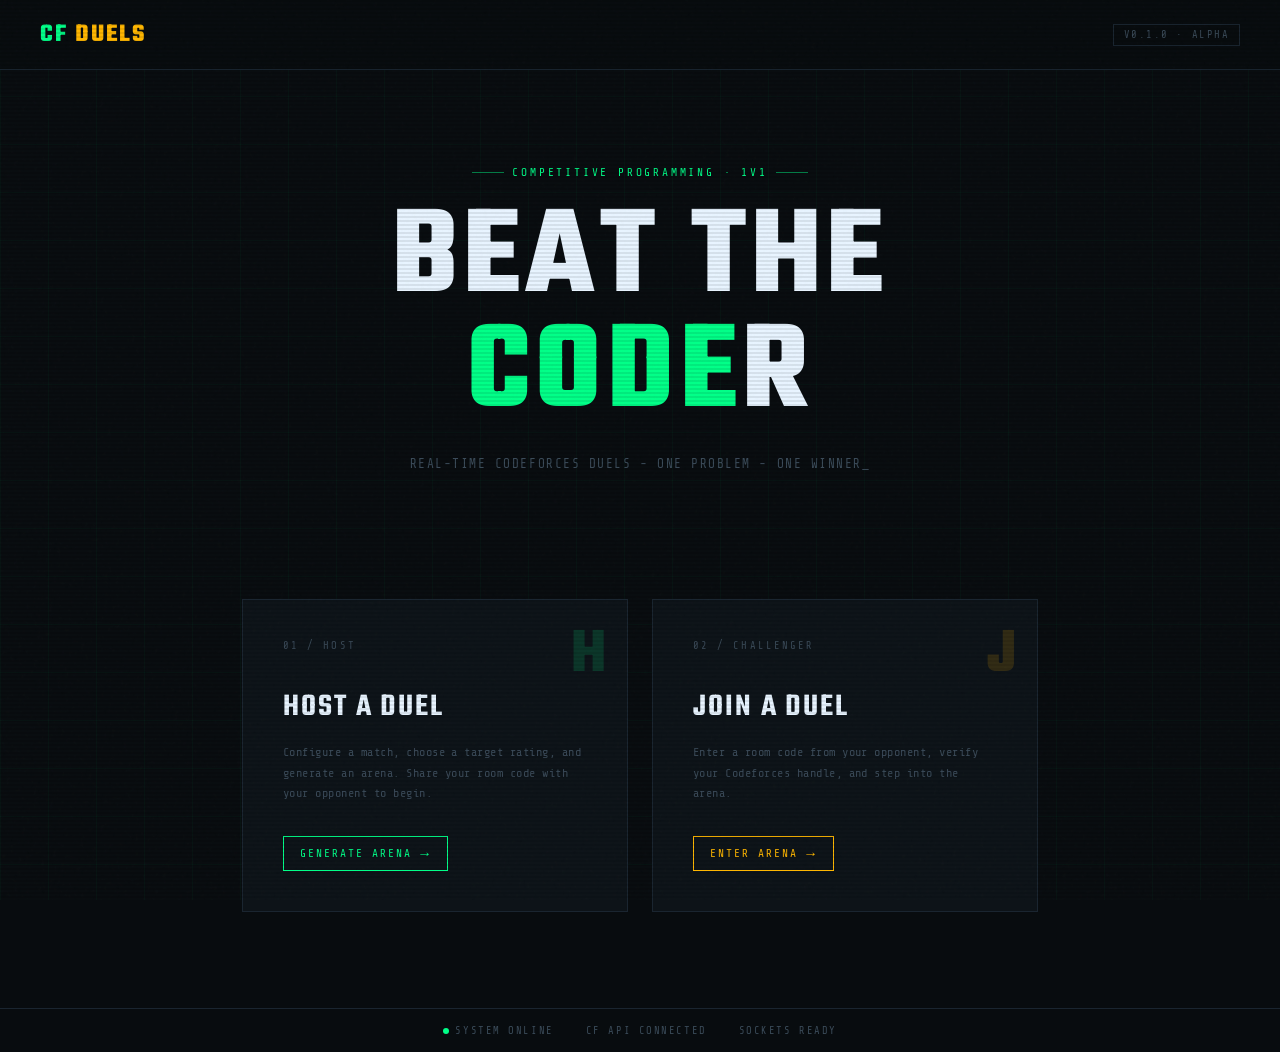
==== index.html @ b598ad26 "Initial frontend" ====
<!DOCTYPE html>
<html lang="en">
<head>
  <meta charset="UTF-8" />
  <meta name="viewport" content="width=device-width, initial-scale=1.0" />
  <title>CF Duels</title>
  <link rel="stylesheet" href="/css/output.css" />
  <link rel="preconnect" href="https://fonts.googleapis.com" />
  <link rel="preconnect" href="https://fonts.gstatic.com" crossorigin />
  <link href="https://fonts.googleapis.com/css2?family=Share+Tech+Mono&family=Teko:wght@400;600;700&display=swap" rel="stylesheet" />
  <style>
    :root {
      --green: #00ff88;
      --amber: #ffb700;
      --red: #ff3b3b;
      --bg: #080c0f;
      --surface: #0d1318;
      --border: #1a2530;
      --muted: #3a4a58;
      --text: #c8d8e4;
    }

    * { box-sizing: border-box; margin: 0; padding: 0; }

    body {
      background: var(--bg);
      color: var(--text);
      font-family: 'Share Tech Mono', monospace;
      min-height: 100vh;
      overflow-x: hidden;
    }

    /* scanline overlay */
    body::before {
      content: '';
      position: fixed;
      inset: 0;
      background: repeating-linear-gradient(
        0deg,
        transparent,
        transparent 2px,
        rgba(0,0,0,0.08) 2px,
        rgba(0,0,0,0.08) 4px
      );
      pointer-events: none;
      z-index: 999;
    }

    /* noise texture */
    body::after {
      content: '';
      position: fixed;
      inset: 0;
      background-image: url("data:image/svg+xml,%3Csvg viewBox='0 0 256 256' xmlns='http://www.w3.org/2000/svg'%3E%3Cfilter id='noise'%3E%3CfeTurbulence type='fractalNoise' baseFrequency='0.9' numOctaves='4' stitchTiles='stitch'/%3E%3C/filter%3E%3Crect width='100%25' height='100%25' filter='url(%23noise)' opacity='0.04'/%3E%3C/svg%3E");
      pointer-events: none;
      z-index: 998;
      opacity: 0.5;
    }

    .font-display { font-family: 'Teko', sans-serif; }

    /* animated grid bg */
    .grid-bg {
      position: fixed;
      inset: 0;
      background-image:
        linear-gradient(rgba(0,255,136,0.03) 1px, transparent 1px),
        linear-gradient(90deg, rgba(0,255,136,0.03) 1px, transparent 1px);
      background-size: 48px 48px;
      animation: gridDrift 20s linear infinite;
    }

    @keyframes gridDrift {
      0% { background-position: 0 0; }
      100% { background-position: 48px 48px; }
    }

    /* navbar */
    nav {
      position: relative;
      z-index: 10;
      display: flex;
      align-items: center;
      justify-content: space-between;
      padding: 1rem 2.5rem;
      border-bottom: 1px solid var(--border);
      background: rgba(8,12,15,0.85);
      backdrop-filter: blur(6px);
    }

    .logo {
      font-family: 'Teko', sans-serif;
      font-size: 1.6rem;
      font-weight: 700;
      letter-spacing: 0.08em;
      color: var(--green);
      text-transform: uppercase;
    }

    .logo span { color: var(--amber); }

    .nav-badge {
      font-size: 0.65rem;
      letter-spacing: 0.15em;
      color: var(--muted);
      border: 1px solid var(--border);
      padding: 0.25rem 0.6rem;
      text-transform: uppercase;
    }

    /* hero */
    .hero {
      position: relative;
      z-index: 10;
      display: flex;
      flex-direction: column;
      align-items: center;
      text-align: center;
      padding: 6rem 2rem 4rem;
    }

    .hero-tag {
      font-size: 0.7rem;
      letter-spacing: 0.25em;
      color: var(--green);
      text-transform: uppercase;
      margin-bottom: 1.5rem;
      display: flex;
      align-items: center;
      gap: 0.5rem;
    }

    .hero-tag::before,
    .hero-tag::after {
      content: '';
      width: 32px;
      height: 1px;
      background: var(--green);
      opacity: 0.5;
    }

    .hero-title {
      font-family: 'Teko', sans-serif;
      font-size: clamp(4rem, 10vw, 8rem);
      font-weight: 700;
      line-height: 0.9;
      letter-spacing: 0.04em;
      text-transform: uppercase;
      color: #e8f4ff;
      margin-bottom: 1.5rem;
    }

    .hero-title .accent { color: var(--green); }

    .hero-sub {
      font-size: 0.8rem;
      letter-spacing: 0.12em;
      color: var(--muted);
      text-transform: uppercase;
      margin-bottom: 4rem;
    }

    /* action cards */
    .card-grid {
      position: relative;
      z-index: 10;
      display: grid;
      grid-template-columns: repeat(auto-fit, minmax(300px, 1fr));
      gap: 1.5rem;
      max-width: 860px;
      margin: 0 auto;
      padding: 0 2rem 6rem;
    }

    .action-card {
      background: var(--surface);
      border: 1px solid var(--border);
      padding: 2.5rem;
      cursor: pointer;
      position: relative;
      overflow: hidden;
      transition: border-color 0.2s, transform 0.15s;
      text-align: left;
      text-decoration: none;
      display: block;
    }

    .action-card::before {
      content: '';
      position: absolute;
      top: 0; left: 0;
      width: 100%; height: 3px;
      background: var(--card-accent, var(--green));
      transform: scaleX(0);
      transform-origin: left;
      transition: transform 0.3s ease;
    }

    .action-card:hover::before { transform: scaleX(1); }

    .action-card:hover {
      border-color: var(--card-accent, var(--green));
      transform: translateY(-3px);
    }

    .action-card:hover .card-arrow { transform: translate(4px, -4px); }

    .card-number {
      font-size: 0.65rem;
      letter-spacing: 0.2em;
      color: var(--muted);
      text-transform: uppercase;
      margin-bottom: 2rem;
    }

    .card-icon {
      font-family: 'Teko', sans-serif;
      font-size: 4rem;
      font-weight: 700;
      line-height: 1;
      color: var(--card-accent, var(--green));
      opacity: 0.15;
      position: absolute;
      top: 1.5rem;
      right: 1.5rem;
      letter-spacing: -0.04em;
    }

    .card-title {
      font-family: 'Teko', sans-serif;
      font-size: 2rem;
      font-weight: 600;
      letter-spacing: 0.06em;
      text-transform: uppercase;
      color: #e8f4ff;
      margin-bottom: 0.75rem;
    }

    .card-desc {
      font-size: 0.75rem;
      line-height: 1.7;
      color: var(--muted);
      letter-spacing: 0.04em;
      margin-bottom: 2rem;
    }

    .card-cta {
      display: inline-flex;
      align-items: center;
      gap: 0.5rem;
      font-size: 0.7rem;
      letter-spacing: 0.18em;
      text-transform: uppercase;
      color: var(--card-accent, var(--green));
      border: 1px solid var(--card-accent, var(--green));
      padding: 0.5rem 1rem;
    }

    .card-arrow {
      font-size: 0.9rem;
      transition: transform 0.2s ease;
    }

    /* host card */
    .card-host { --card-accent: var(--green); }
    /* join card */
    .card-join { --card-accent: var(--amber); }

    /* status strip */
    .status-strip {
      position: relative;
      z-index: 10;
      display: flex;
      justify-content: center;
      gap: 2rem;
      padding: 1rem 2rem;
      border-top: 1px solid var(--border);
      font-size: 0.65rem;
      letter-spacing: 0.15em;
      text-transform: uppercase;
      color: var(--muted);
    }

    .status-item {
      display: flex;
      align-items: center;
      gap: 0.4rem;
    }

    .dot {
      width: 6px;
      height: 6px;
      border-radius: 50%;
      background: var(--green);
      animation: pulse 2s ease-in-out infinite;
    }

    @keyframes pulse {
      0%, 100% { opacity: 1; }
      50% { opacity: 0.3; }
    }

    /* blink cursor */
    .blink {
      animation: blink 1s step-end infinite;
    }
    @keyframes blink {
      0%, 100% { opacity: 1; }
      50% { opacity: 0; }
    }

    /* page enter animation */
    .fade-up {
      opacity: 0;
      transform: translateY(16px);
      animation: fadeUp 0.5s ease forwards;
    }

    @keyframes fadeUp {
      to { opacity: 1; transform: translateY(0); }
    }

    .delay-1 { animation-delay: 0.1s; }
    .delay-2 { animation-delay: 0.2s; }
    .delay-3 { animation-delay: 0.35s; }
    .delay-4 { animation-delay: 0.5s; }
  </style>
</head>
<body>

  <div class="grid-bg"></div>

  <!-- Navbar -->
  <nav>
    <div class="logo">CF <span>DUELS</span></div>
    <div class="nav-badge">v0.1.0 · alpha</div>
  </nav>

  <!-- Hero -->
  <section class="hero">
    <div class="hero-tag fade-up delay-1">Competitive Programming · 1v1</div>
    <h1 class="hero-title fade-up delay-2">
      BEAT THE<br/><span class="accent">CODE</span>R
    </h1>
    <p class="hero-sub fade-up delay-3">
      Real-time Codeforces duels - one problem - one winner<span class="blink">_</span>
    </p>
  </section>

  <!-- Action Cards -->
  <div class="card-grid">

    <a href="create.html" class="action-card card-host fade-up delay-3">
      <div class="card-number">01 / Host</div>
      <div class="card-icon">H</div>
      <div class="card-title">Host a Duel</div>
      <p class="card-desc">
        Configure a match, choose a target rating,
        and generate an arena. Share your room code
        with your opponent to begin.
      </p>
      <div class="card-cta">
        Generate Arena <span class="card-arrow">→</span>
      </div>
    </a>

    <a href="join.html" class="action-card card-join fade-up delay-4">
      <div class="card-number">02 / Challenger</div>
      <div class="card-icon">J</div>
      <div class="card-title">Join a Duel</div>
      <p class="card-desc">
        Enter a room code from your opponent,
        verify your Codeforces handle,
        and step into the arena.
      </p>
      <div class="card-cta">
        Enter Arena <span class="card-arrow">→</span>
      </div>
    </a>

  </div>

  <!-- Status Strip -->
  <footer class="status-strip">
    <div class="status-item"><div class="dot"></div> System Online</div>
    <div class="status-item">CF API Connected</div>
    <div class="status-item">Sockets Ready</div>
  </footer>

</body>
</html>
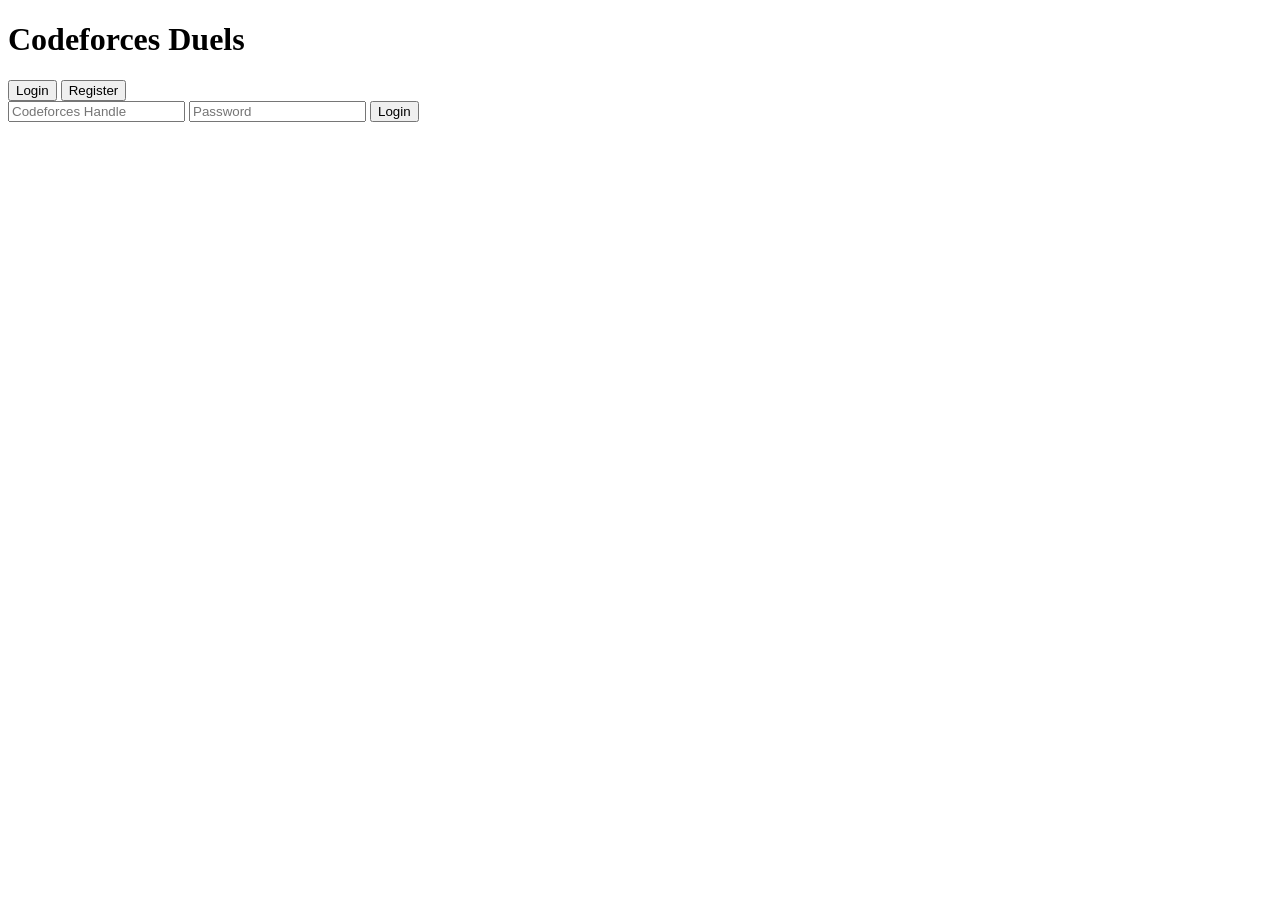
==== commit 08a03f56: "updated with dashboard" ====
--- a/index.html
+++ b/index.html
@@ -1,391 +1,29 @@
 <!DOCTYPE html>
 <html lang="en">
 <head>
-  <meta charset="UTF-8" />
-  <meta name="viewport" content="width=device-width, initial-scale=1.0" />
-  <title>CF Duels</title>
-  <link rel="stylesheet" href="/css/output.css" />
-  <link rel="preconnect" href="https://fonts.googleapis.com" />
-  <link rel="preconnect" href="https://fonts.gstatic.com" crossorigin />
-  <link href="https://fonts.googleapis.com/css2?family=Share+Tech+Mono&family=Teko:wght@400;600;700&display=swap" rel="stylesheet" />
-  <style>
-    :root {
-      --green: #00ff88;
-      --amber: #ffb700;
-      --red: #ff3b3b;
-      --bg: #080c0f;
-      --surface: #0d1318;
-      --border: #1a2530;
-      --muted: #3a4a58;
-      --text: #c8d8e4;
-    }
-
-    * { box-sizing: border-box; margin: 0; padding: 0; }
-
-    body {
-      background: var(--bg);
-      color: var(--text);
-      font-family: 'Share Tech Mono', monospace;
-      min-height: 100vh;
-      overflow-x: hidden;
-    }
-
-    /* scanline overlay */
-    body::before {
-      content: '';
-      position: fixed;
-      inset: 0;
-      background: repeating-linear-gradient(
-        0deg,
-        transparent,
-        transparent 2px,
-        rgba(0,0,0,0.08) 2px,
-        rgba(0,0,0,0.08) 4px
-      );
-      pointer-events: none;
-      z-index: 999;
-    }
-
-    /* noise texture */
-    body::after {
-      content: '';
-      position: fixed;
-      inset: 0;
-      background-image: url("data:image/svg+xml,%3Csvg viewBox='0 0 256 256' xmlns='http://www.w3.org/2000/svg'%3E%3Cfilter id='noise'%3E%3CfeTurbulence type='fractalNoise' baseFrequency='0.9' numOctaves='4' stitchTiles='stitch'/%3E%3C/filter%3E%3Crect width='100%25' height='100%25' filter='url(%23noise)' opacity='0.04'/%3E%3C/svg%3E");
-      pointer-events: none;
-      z-index: 998;
-      opacity: 0.5;
-    }
-
-    .font-display { font-family: 'Teko', sans-serif; }
-
-    /* animated grid bg */
-    .grid-bg {
-      position: fixed;
-      inset: 0;
-      background-image:
-        linear-gradient(rgba(0,255,136,0.03) 1px, transparent 1px),
-        linear-gradient(90deg, rgba(0,255,136,0.03) 1px, transparent 1px);
-      background-size: 48px 48px;
-      animation: gridDrift 20s linear infinite;
-    }
-
-    @keyframes gridDrift {
-      0% { background-position: 0 0; }
-      100% { background-position: 48px 48px; }
-    }
-
-    /* navbar */
-    nav {
-      position: relative;
-      z-index: 10;
-      display: flex;
-      align-items: center;
-      justify-content: space-between;
-      padding: 1rem 2.5rem;
-      border-bottom: 1px solid var(--border);
-      background: rgba(8,12,15,0.85);
-      backdrop-filter: blur(6px);
-    }
-
-    .logo {
-      font-family: 'Teko', sans-serif;
-      font-size: 1.6rem;
-      font-weight: 700;
-      letter-spacing: 0.08em;
-      color: var(--green);
-      text-transform: uppercase;
-    }
-
-    .logo span { color: var(--amber); }
-
-    .nav-badge {
-      font-size: 0.65rem;
-      letter-spacing: 0.15em;
-      color: var(--muted);
-      border: 1px solid var(--border);
-      padding: 0.25rem 0.6rem;
-      text-transform: uppercase;
-    }
-
-    /* hero */
-    .hero {
-      position: relative;
-      z-index: 10;
-      display: flex;
-      flex-direction: column;
-      align-items: center;
-      text-align: center;
-      padding: 6rem 2rem 4rem;
-    }
-
-    .hero-tag {
-      font-size: 0.7rem;
-      letter-spacing: 0.25em;
-      color: var(--green);
-      text-transform: uppercase;
-      margin-bottom: 1.5rem;
-      display: flex;
-      align-items: center;
-      gap: 0.5rem;
-    }
-
-    .hero-tag::before,
-    .hero-tag::after {
-      content: '';
-      width: 32px;
-      height: 1px;
-      background: var(--green);
-      opacity: 0.5;
-    }
-
-    .hero-title {
-      font-family: 'Teko', sans-serif;
-      font-size: clamp(4rem, 10vw, 8rem);
-      font-weight: 700;
-      line-height: 0.9;
-      letter-spacing: 0.04em;
-      text-transform: uppercase;
-      color: #e8f4ff;
-      margin-bottom: 1.5rem;
-    }
-
-    .hero-title .accent { color: var(--green); }
-
-    .hero-sub {
-      font-size: 0.8rem;
-      letter-spacing: 0.12em;
-      color: var(--muted);
-      text-transform: uppercase;
-      margin-bottom: 4rem;
-    }
-
-    /* action cards */
-    .card-grid {
-      position: relative;
-      z-index: 10;
-      display: grid;
-      grid-template-columns: repeat(auto-fit, minmax(300px, 1fr));
-      gap: 1.5rem;
-      max-width: 860px;
-      margin: 0 auto;
-      padding: 0 2rem 6rem;
-    }
-
-    .action-card {
-      background: var(--surface);
-      border: 1px solid var(--border);
-      padding: 2.5rem;
-      cursor: pointer;
-      position: relative;
-      overflow: hidden;
-      transition: border-color 0.2s, transform 0.15s;
-      text-align: left;
-      text-decoration: none;
-      display: block;
-    }
-
-    .action-card::before {
-      content: '';
-      position: absolute;
-      top: 0; left: 0;
-      width: 100%; height: 3px;
-      background: var(--card-accent, var(--green));
-      transform: scaleX(0);
-      transform-origin: left;
-      transition: transform 0.3s ease;
-    }
-
-    .action-card:hover::before { transform: scaleX(1); }
-
-    .action-card:hover {
-      border-color: var(--card-accent, var(--green));
-      transform: translateY(-3px);
-    }
-
-    .action-card:hover .card-arrow { transform: translate(4px, -4px); }
-
-    .card-number {
-      font-size: 0.65rem;
-      letter-spacing: 0.2em;
-      color: var(--muted);
-      text-transform: uppercase;
-      margin-bottom: 2rem;
-    }
-
-    .card-icon {
-      font-family: 'Teko', sans-serif;
-      font-size: 4rem;
-      font-weight: 700;
-      line-height: 1;
-      color: var(--card-accent, var(--green));
-      opacity: 0.15;
-      position: absolute;
-      top: 1.5rem;
-      right: 1.5rem;
-      letter-spacing: -0.04em;
-    }
-
-    .card-title {
-      font-family: 'Teko', sans-serif;
-      font-size: 2rem;
-      font-weight: 600;
-      letter-spacing: 0.06em;
-      text-transform: uppercase;
-      color: #e8f4ff;
-      margin-bottom: 0.75rem;
-    }
-
-    .card-desc {
-      font-size: 0.75rem;
-      line-height: 1.7;
-      color: var(--muted);
-      letter-spacing: 0.04em;
-      margin-bottom: 2rem;
-    }
-
-    .card-cta {
-      display: inline-flex;
-      align-items: center;
-      gap: 0.5rem;
-      font-size: 0.7rem;
-      letter-spacing: 0.18em;
-      text-transform: uppercase;
-      color: var(--card-accent, var(--green));
-      border: 1px solid var(--card-accent, var(--green));
-      padding: 0.5rem 1rem;
-    }
-
-    .card-arrow {
-      font-size: 0.9rem;
-      transition: transform 0.2s ease;
-    }
-
-    /* host card */
-    .card-host { --card-accent: var(--green); }
-    /* join card */
-    .card-join { --card-accent: var(--amber); }
-
-    /* status strip */
-    .status-strip {
-      position: relative;
-      z-index: 10;
-      display: flex;
-      justify-content: center;
-      gap: 2rem;
-      padding: 1rem 2rem;
-      border-top: 1px solid var(--border);
-      font-size: 0.65rem;
-      letter-spacing: 0.15em;
-      text-transform: uppercase;
-      color: var(--muted);
-    }
-
-    .status-item {
-      display: flex;
-      align-items: center;
-      gap: 0.4rem;
-    }
-
-    .dot {
-      width: 6px;
-      height: 6px;
-      border-radius: 50%;
-      background: var(--green);
-      animation: pulse 2s ease-in-out infinite;
-    }
-
-    @keyframes pulse {
-      0%, 100% { opacity: 1; }
-      50% { opacity: 0.3; }
-    }
-
-    /* blink cursor */
-    .blink {
-      animation: blink 1s step-end infinite;
-    }
-    @keyframes blink {
-      0%, 100% { opacity: 1; }
-      50% { opacity: 0; }
-    }
-
-    /* page enter animation */
-    .fade-up {
-      opacity: 0;
-      transform: translateY(16px);
-      animation: fadeUp 0.5s ease forwards;
-    }
-
-    @keyframes fadeUp {
-      to { opacity: 1; transform: translateY(0); }
-    }
-
-    .delay-1 { animation-delay: 0.1s; }
-    .delay-2 { animation-delay: 0.2s; }
-    .delay-3 { animation-delay: 0.35s; }
-    .delay-4 { animation-delay: 0.5s; }
-  </style>
+    <meta charset="UTF-8">
+    <meta name="viewport" content="width=device-width, initial-scale=1.0">
+    <title>CF Duels - Login</title>
+    <link rel="stylesheet" href="css/style.css">
 </head>
 <body>
+    <div class="auth-container">
+        <h1>Codeforces Duels</h1>
+        
+        <div class="auth-tabs">
+            <button id="tab-login" class="active" onclick="switchTab('login')">Login</button>
+            <button id="tab-register" onclick="switchTab('register')">Register</button>
+        </div>
 
-  <div class="grid-bg"></div>
+        <form id="auth-form">
+            <input type="text" id="handle" placeholder="Codeforces Handle" required>
+            <input type="password" id="password" placeholder="Password" required>
+            <button type="submit" id="submit-btn">Login</button>
+            <p id="error-message" style="color: red; display: none;"></p>
+        </form>
+    </div>
 
-  <!-- Navbar -->
-  <nav>
-    <div class="logo">CF <span>DUELS</span></div>
-    <div class="nav-badge">v0.1.0 · alpha</div>
-  </nav>
-
-  <!-- Hero -->
-  <section class="hero">
-    <div class="hero-tag fade-up delay-1">Competitive Programming · 1v1</div>
-    <h1 class="hero-title fade-up delay-2">
-      BEAT THE<br/><span class="accent">CODE</span>R
-    </h1>
-    <p class="hero-sub fade-up delay-3">
-      Real-time Codeforces duels - one problem - one winner<span class="blink">_</span>
-    </p>
-  </section>
-
-  <!-- Action Cards -->
-  <div class="card-grid">
-
-    <a href="create.html" class="action-card card-host fade-up delay-3">
-      <div class="card-number">01 / Host</div>
-      <div class="card-icon">H</div>
-      <div class="card-title">Host a Duel</div>
-      <p class="card-desc">
-        Configure a match, choose a target rating,
-        and generate an arena. Share your room code
-        with your opponent to begin.
-      </p>
-      <div class="card-cta">
-        Generate Arena <span class="card-arrow">→</span>
-      </div>
-    </a>
-
-    <a href="join.html" class="action-card card-join fade-up delay-4">
-      <div class="card-number">02 / Challenger</div>
-      <div class="card-icon">J</div>
-      <div class="card-title">Join a Duel</div>
-      <p class="card-desc">
-        Enter a room code from your opponent,
-        verify your Codeforces handle,
-        and step into the arena.
-      </p>
-      <div class="card-cta">
-        Enter Arena <span class="card-arrow">→</span>
-      </div>
-    </a>
-
-  </div>
-
-  <!-- Status Strip -->
-  <footer class="status-strip">
-    <div class="status-item"><div class="dot"></div> System Online</div>
-    <div class="status-item">CF API Connected</div>
-    <div class="status-item">Sockets Ready</div>
-  </footer>
-
+    <script src="js/api.js"></script>
+    <script src="js/auth.js"></script>
 </body>
 </html>
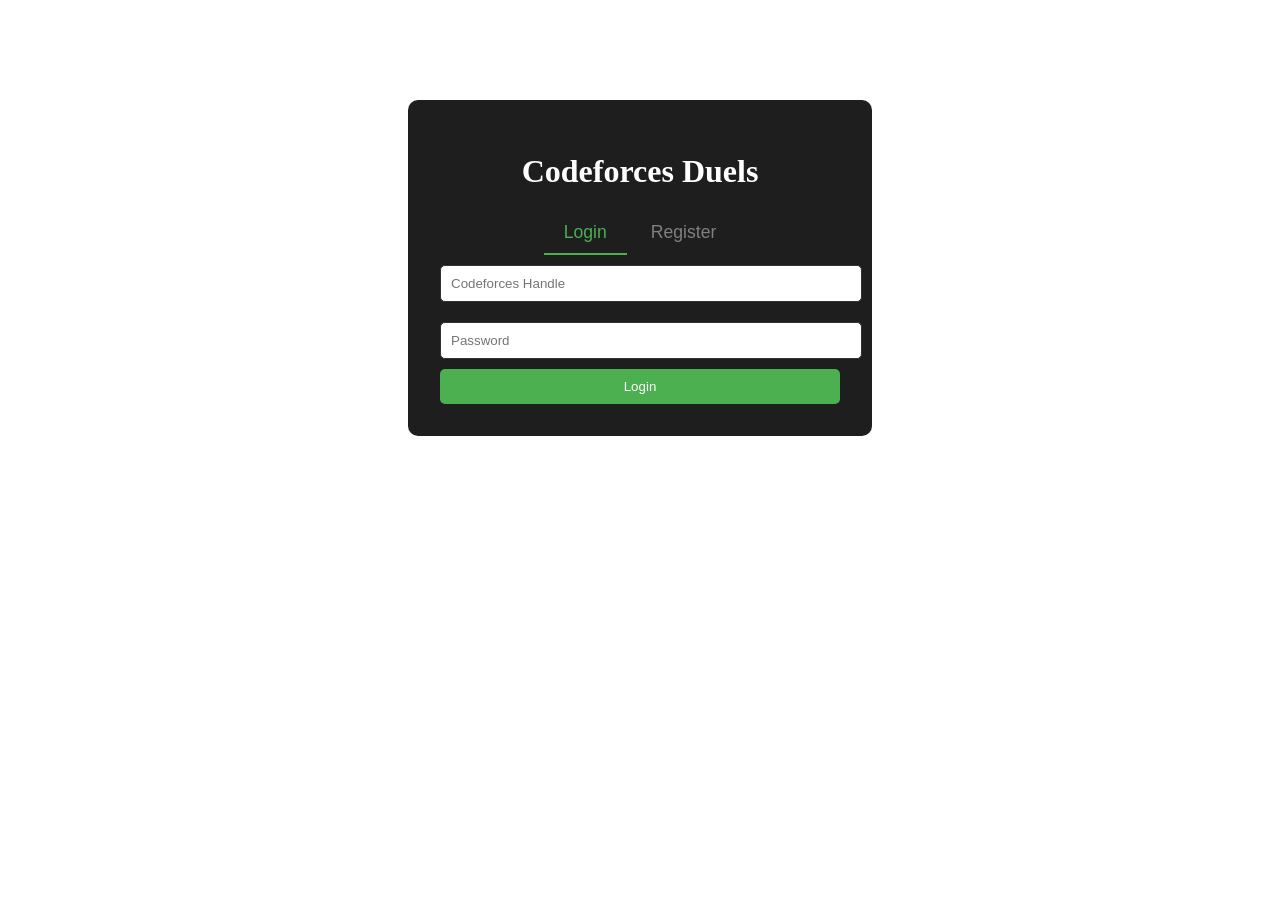
==== commit ff4defa3: "html stylesheet link changed" ====
--- a/index.html
+++ b/index.html
@@ -4,7 +4,7 @@
     <meta charset="UTF-8">
     <meta name="viewport" content="width=device-width, initial-scale=1.0">
     <title>CF Duels - Login</title>
-    <link rel="stylesheet" href="css/style.css">
+ <link rel="stylesheet" href="/style.css" />
 </head>
 <body>
     <div class="auth-container">
--- a/style.css
+++ b/style.css
@@ -0,0 +1,65 @@
+/* Auth Container */
+.auth-container {
+    max-width: 400px;
+    margin: 100px auto;
+    padding: 2rem;
+    background: #1e1e1e;
+    border-radius: 10px;
+    color: white;
+    text-align: center;
+}
+
+.auth-tabs button {
+    background: transparent;
+    border: none;
+    color: gray;
+    padding: 10px 20px;
+    cursor: pointer;
+    font-size: 1.1rem;
+}
+
+.auth-tabs button.active {
+    color: #4CAF50;
+    border-bottom: 2px solid #4CAF50;
+}
+
+#auth-form input {
+    width: 100%;
+    padding: 10px;
+    margin: 10px 0;
+    border-radius: 5px;
+    border: 1px solid #333;
+}
+
+#auth-form button {
+    width: 100%;
+    padding: 10px;
+    background: #4CAF50;
+    color: white;
+    border: none;
+    border-radius: 5px;
+    cursor: pointer;
+}
+
+/* History List Items */
+.history-item {
+    display: flex;
+    justify-content: space-between;
+    align-items: center;
+    background: #2a2a2a;
+    padding: 15px;
+    margin-bottom: 10px;
+    border-radius: 8px;
+    border-left: 5px solid gray;
+}
+
+.history-item.victory {
+    border-left-color: #4CAF50;
+}
+
+.history-item.defeat {
+    border-left-color: #f44336;
+}
+
+.match-outcome.victory { color: #4CAF50; font-weight: bold; }
+.match-outcome.defeat { color: #f44336; font-weight: bold; }
